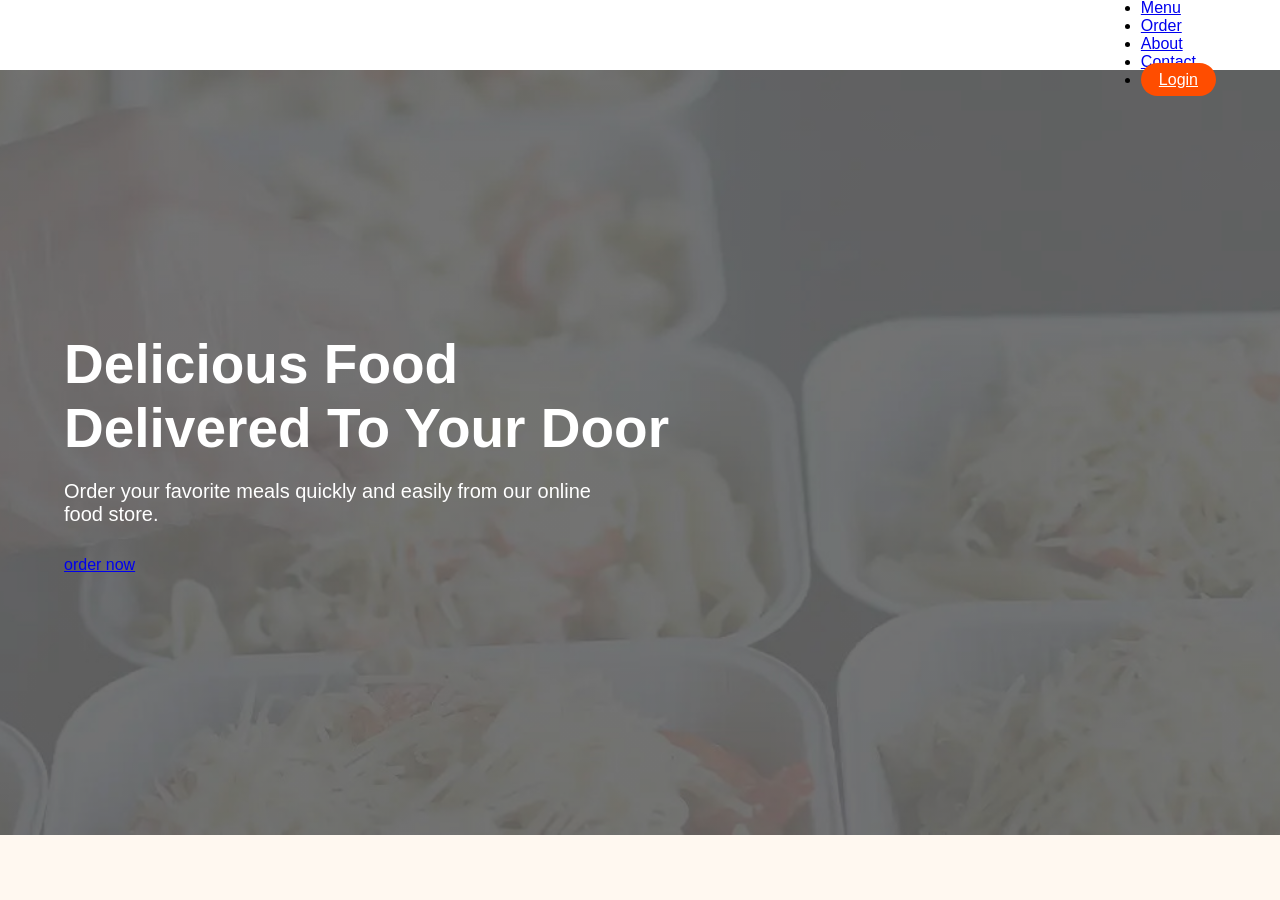
==== index.html @ e81fe913 "Create home hero section" ====
<!DOCTYPE html>
<html lang="en">
<head>
    <meta charset="UTF-8">
    <meta name="viewport" content="width=device-width, initial-scale=1.0">
    <title>Food Ordering Website</title>
    <link rel="stylesheet" href="style.css">
</head>
<body>
    <!--Navbar Start-->
    <header>
        <nav class="navbar">
            <div class="logo">
            </div>
            <ul class="nav-link">
                 <li><a href="index.html">Home</a></li>
                <li><a href="menu.html">Menu</a></li>
                <li><a href="order.html">Order</a></li>
                <li><a href="about.html">About</a></li>
                <li><a href="contact.html">Contact</a></li>
                <li><a href="login.html" class="login-btn">Login</a></li>
            </ul>
        </nav>
    </header>
    <section class="hero">
        <div class="hero-content">
            <h1>Delicious Food Delivered To Your Door</h1>
            <p>Order your favorite meals quickly and easily from our online food store.</p>
            <a href="menu.html">order now</a>

        </div>

    </section>
    
</body>
</html>
---- style.css ----
* {
    margin: 0;
    padding: 0;
    box-sizing: border-box;
    font-family: Arial, sans-serif;
}

body {
    background-color: #fff8f0;
}

/* Navbar */
header {
    background-color: #ffffff;
    box-shadow: 0 2px 10px rgba(0,0,0,0.1);
}

.navbar {
    width: 90%;
    margin: auto;
    height: 70px;
    display: flex;
    align-items: center;
    justify-content: space-between;
}

.logo h2 {
    color: #222;
}

.logo span {
    color: #ff4d00;
}

.nav-links {
    list-style: none;
    display: flex;
    gap: 25px;
}

.nav-links li a {
    text-decoration: none;
    color: #222;
    font-weight: bold;
}

.nav-links li a:hover {
    color: #ff4d00;
}

.login-btn {
    background-color: #ff4d00;
    color: white !important;
    padding: 8px 18px;
    border-radius: 20px;
}


   .hero {
    height: 85vh;
    background: linear-gradient(rgba(0,0,0,0.55), rgba(0,0,0,0.55)), url("img/food-bg.jpg");
    background-size: cover;
    background-position: center;
    display: flex;
    align-items: center;
}


.hero-content{
    width: 90%;
    margin:auto;
    color: white;
}

.hero-content h1 {
    font-size: 55px;
    max-width: 650px;
    margin-bottom: 20px;
}

.hero-content p {
    font-size: 20px;
    max-width: 550px;
    margin-bottom: 30px;

}

.hero-btn{
    background-color: #ff4d00;
    color: white;
    padding: 12px 28px;
    text-decoration: none;
    border-radius: 25px;
    font-weight: bold   ;
}

.hero-btn:hover {
    background-color: #e64500;
}
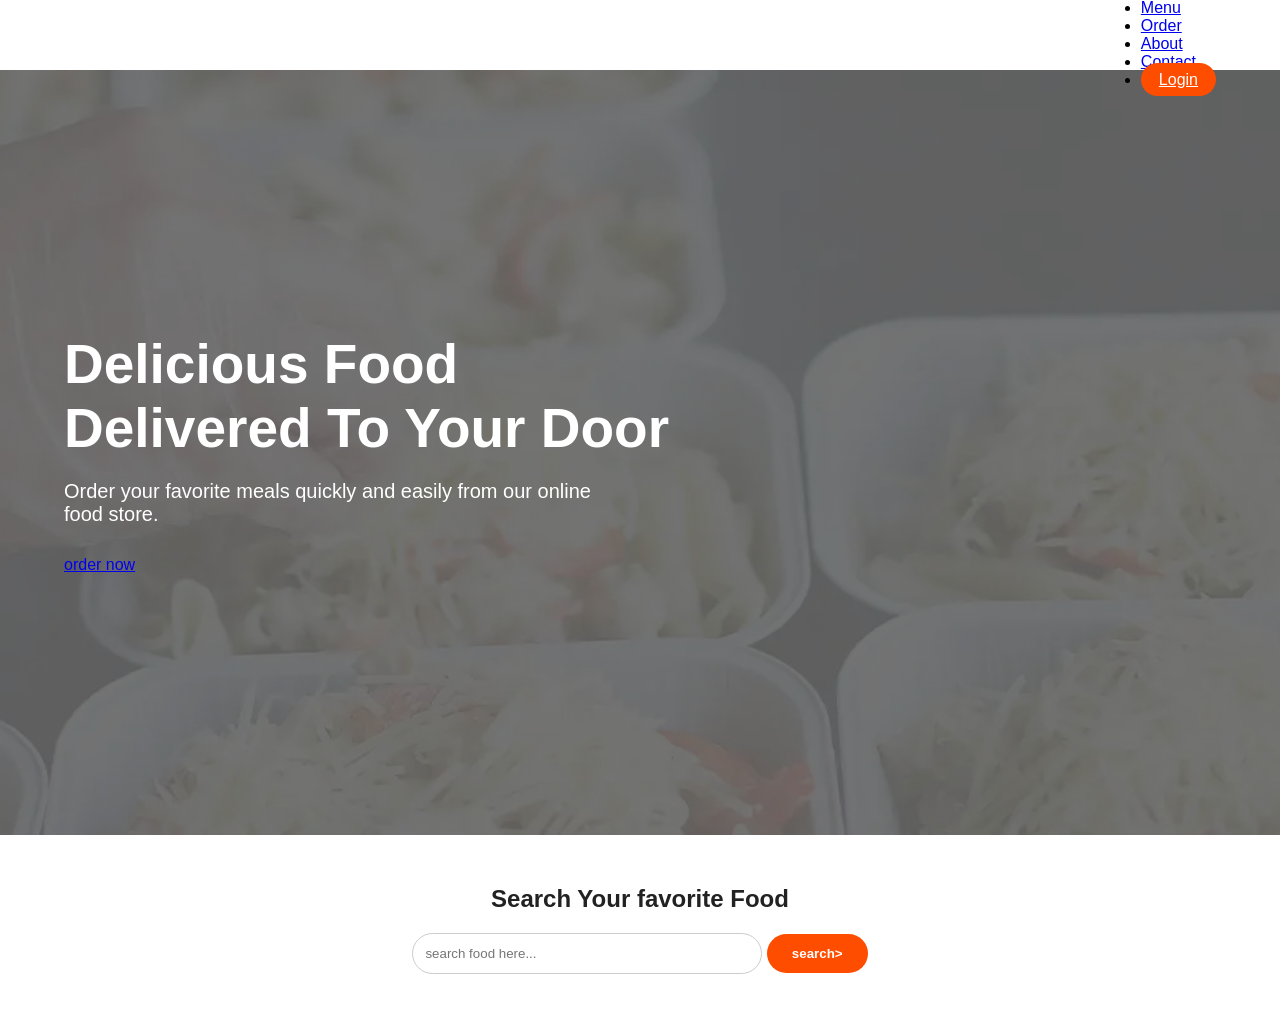
==== commit 973cbe96: "Create food search section" ====
--- a/index.html
+++ b/index.html
@@ -27,8 +27,16 @@
             <h1>Delicious Food Delivered To Your Door</h1>
             <p>Order your favorite meals quickly and easily from our online food store.</p>
             <a href="menu.html">order now</a>
+        </div>
 
-        </div>
+    </section>
+
+    <section class="search-section">
+        <h2>Search Your favorite Food</h2>
+        <form>
+            <input type="text" placeholder="search food here...">
+            <button type="submit">search></button>
+        </form>
 
     </section>
     
--- a/style.css
+++ b/style.css
@@ -96,4 +96,33 @@
 
 .hero-btn:hover {
     background-color: #e64500;
+}
+
+.search-section{
+    padding: 50px 20px;
+    text-align: center;
+    background-color: #ffffff;
+}
+
+.search-section h2 {
+    margin-bottom: 20px;
+    color: #222;
+}
+
+.search-section input {
+    width: 350px;
+    padding: 12px;
+    border: 1px solid #ccc;
+    border-radius: 25px;
+
+}
+
+.search-section button {
+    padding: 12px 25px;
+    border: none;
+    border-radius: 25px;
+    background-color: #ff4d00;
+    color: white;
+    font-weight: bold;
+    cursor: pointer;
 }
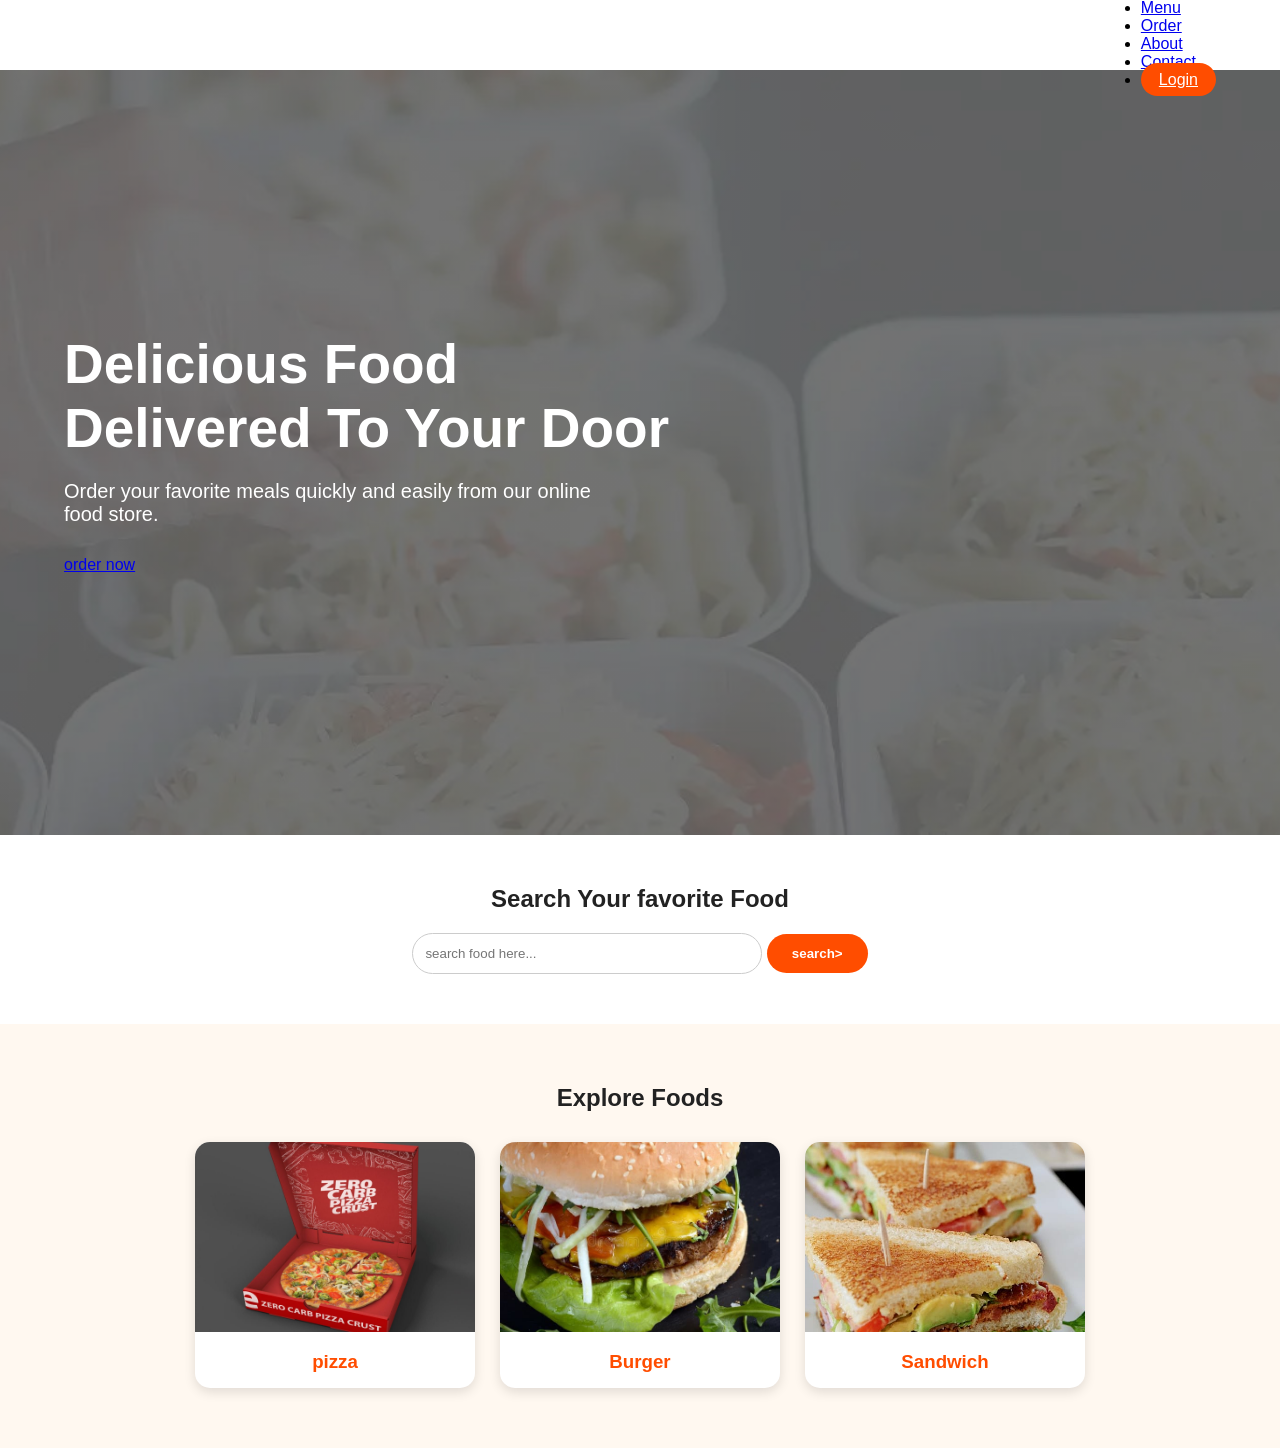
==== commit d08255b2: "Create food categories section" ====
--- a/index.html
+++ b/index.html
@@ -37,6 +37,34 @@
             <input type="text" placeholder="search food here...">
             <button type="submit">search></button>
         </form>
+    </section>
+
+    <section class="categories">
+        <h2>Explore Foods</h2>
+
+        <div class="category-container">
+           
+             <div class="category-container">
+            <div class="category-card">
+                <img src="img/category/pizza.jpg" alt="pizza">
+                <h3>pizza</h3>
+            </div>
+
+
+             <div class="category-container">
+            <div class="category-card">
+                <img src="img/category/burger.jpg" alt="Burger">
+                <h3>Burger</h3>
+            </div>
+
+             <div class="category-container">
+            <div class="category-card">
+                <img src="img/category/sandwich.jpg" alt="Sandwich">
+                <h3>Sandwich</h3>
+            </div>
+
+
+        </div>
 
     </section>
     
--- a/style.css
+++ b/style.css
@@ -125,4 +125,41 @@
     color: white;
     font-weight: bold;
     cursor: pointer;
+}
+
+.categories {
+    padding: 60px 20px;
+    text-align: center;
+    background-color: #fff8f0;
+}
+
+.categories h2 {
+    margin-bottom: 30px;
+    color: #222;
+}
+
+.category-container {
+    display: flex;
+    justify-content: center;
+    gap: 25px;
+    flex-wrap: wrap;
+}
+
+.category-card {
+    width: 280px;
+    background-color: white;
+    border-radius: 15px;
+    overflow: hidden;
+    box-shadow: 0 4px 12px rgba(0,0,0,0.12);
+}
+
+.category-card img {
+    width: 100%;
+    height: 190px;
+    object-fit: cover;
+}
+
+.category-card h3 {
+    padding: 15px;
+    color: #ff4d00;
 }
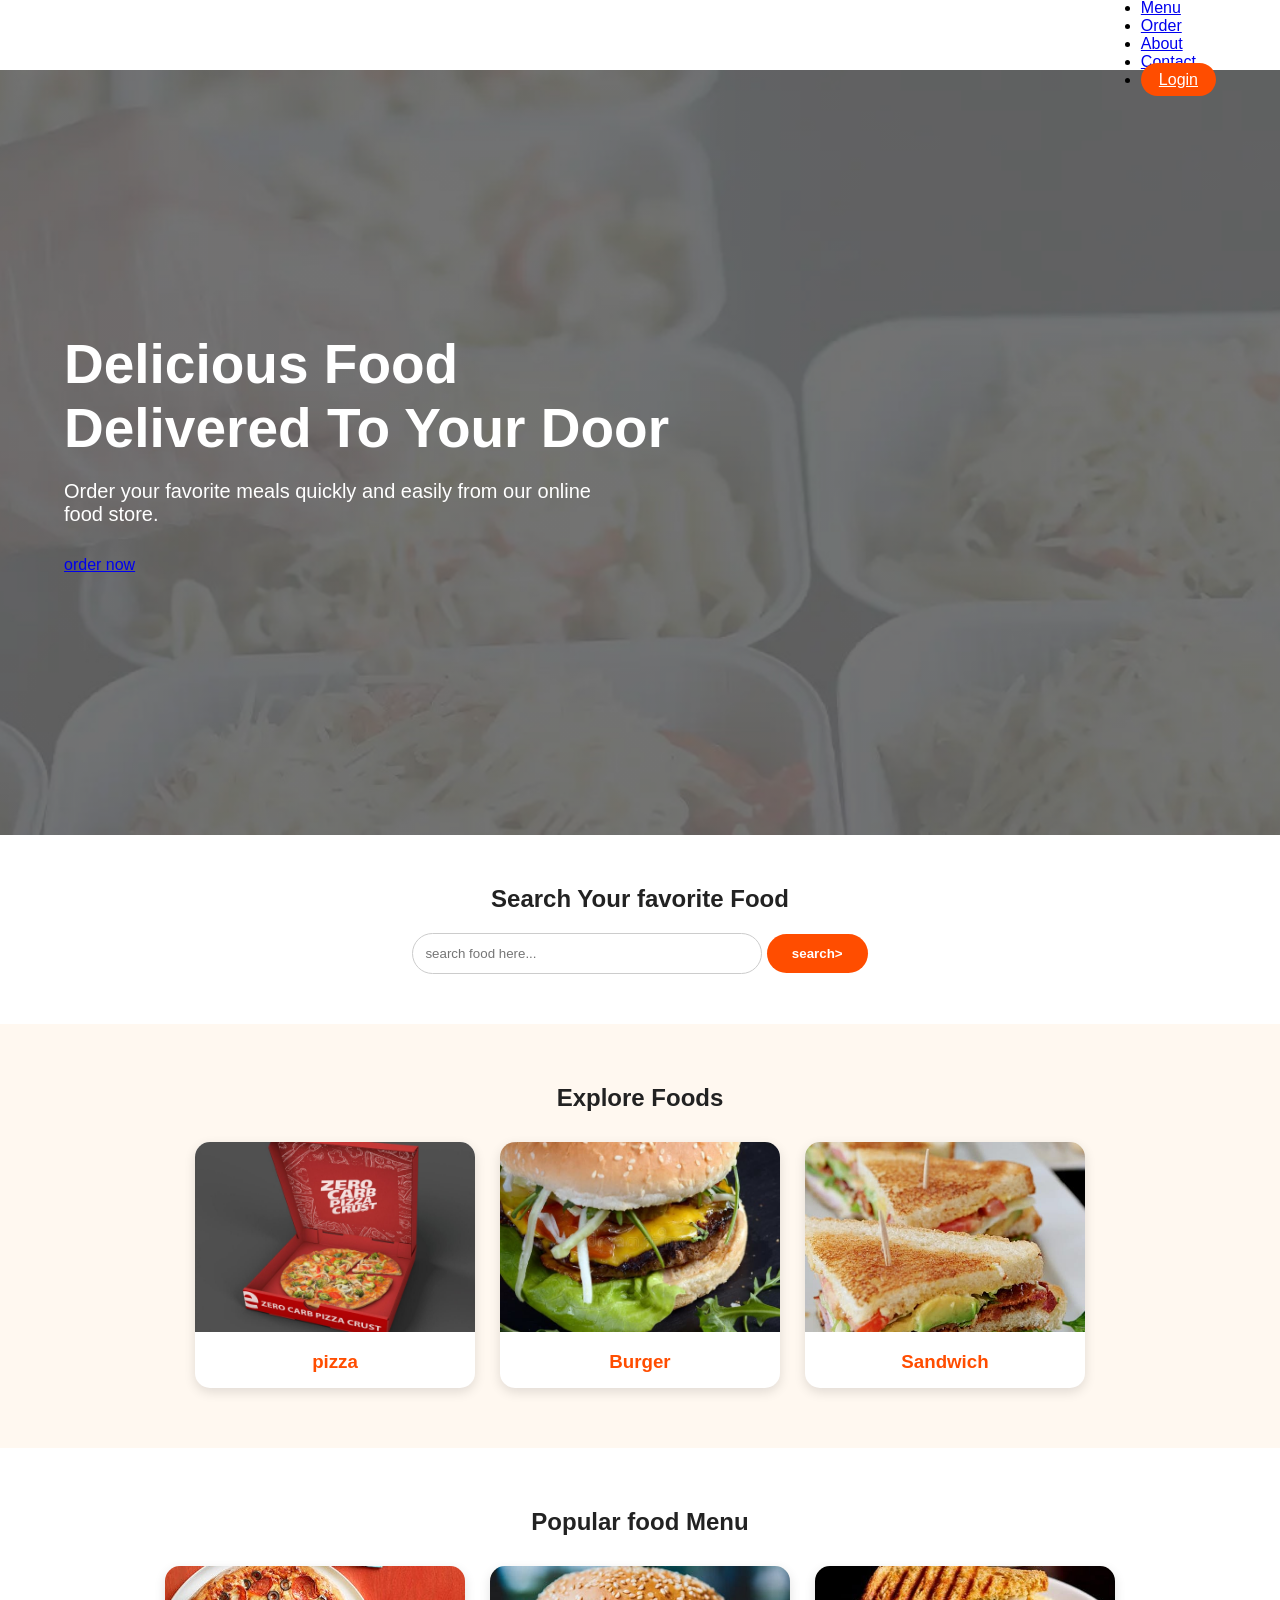
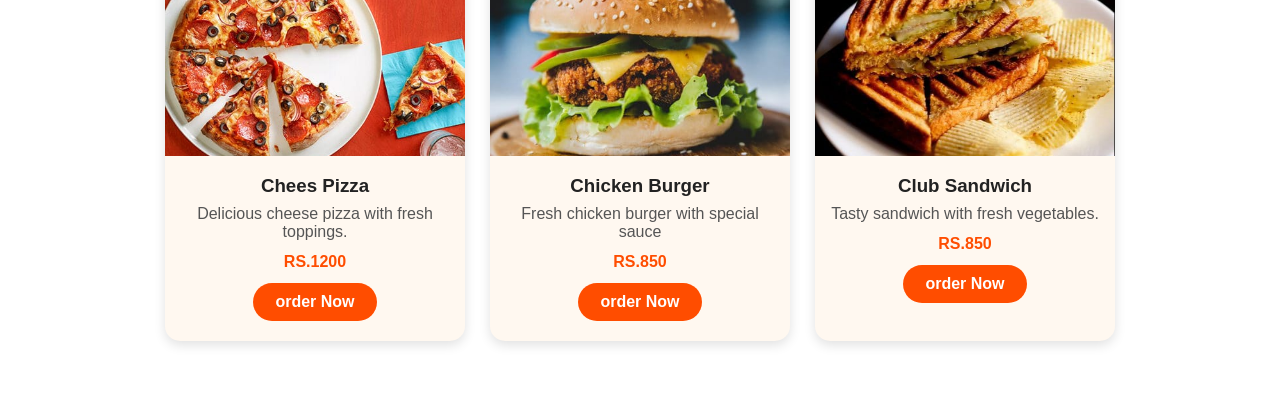
==== commit 7383a565: "Create popular food menu section" ====
--- a/index.html
+++ b/index.html
@@ -62,7 +62,36 @@
                 <img src="img/category/sandwich.jpg" alt="Sandwich">
                 <h3>Sandwich</h3>
             </div>
+        </div>
+    </section>
 
+    <section class="food-menu">
+        <h2>Popular food Menu</h2>
+
+        <div class="food-container">
+            <div class="food-card">
+                <img src="img/food/p1.jpg" alt="Pizza">
+                <h3>Chees Pizza</h3>
+                <p>Delicious cheese pizza with fresh toppings.</p>
+                <h4>RS.1200</h4>
+                <a href="order.html" class="order-btn"> order Now</a>
+            </div>
+
+            <div class="food-card">
+                <img src="img/food/b1.jpg" alt="Burger">
+                <h3>Chicken Burger</h3>
+                <p>Fresh chicken burger with special sauce</p>
+                <h4>RS.850</h4>
+                <a href="order.html" class="order-btn"> order Now</a>
+            </div>
+
+             <div class="food-card">
+                <img src="img/food/s1.jpg" alt="Sandwich">
+                <h3>Club Sandwich</h3>
+                <p>Tasty sandwich with fresh vegetables.</p>
+                <h4>RS.850</h4>
+                <a href="order.html" class="order-btn"> order Now</a>
+            </div>
 
         </div>
 
--- a/style.css
+++ b/style.css
@@ -162,4 +162,66 @@
 .category-card h3 {
     padding: 15px;
     color: #ff4d00;
+}
+
+.food-menu {
+    padding: 60px 20px;
+    text-align: center;
+    background-color: #ffffff;
+}
+
+.food-menu h2 {
+    margin-bottom: 30px;
+    color: #222;
+}
+
+.food-container {
+    display: flex;
+    justify-content: center;
+    gap: 25px;
+    flex-wrap: wrap;
+}
+
+.food-card {
+    width: 300px;
+    background-color: #fff8f0;
+    border-radius: 15px;
+    padding-bottom: 20px;
+    box-shadow: 0 4px 12px rgba(0,0,0,0.12);
+    overflow: hidden;
+}
+
+.food-card img {
+    width: 100%;
+    height: 190px;
+    object-fit: cover;
+}
+
+.food-card h3 {
+    margin: 15px 0 8px;
+    color: #222;
+}
+
+.food-card p {
+    padding: 0 15px;
+    color: #555;
+}
+
+.food-card h4 {
+    margin: 12px 0;
+    color: #ff4d00;
+}
+
+.order-btn {
+    display: inline-block;
+    background-color: #ff4d00;
+    color: white;
+    padding: 10px 22px;
+    border-radius: 25px;
+    text-decoration: none;
+    font-weight: bold;
+}
+
+.order-btn:hover {
+    background-color: #e64500;
 }
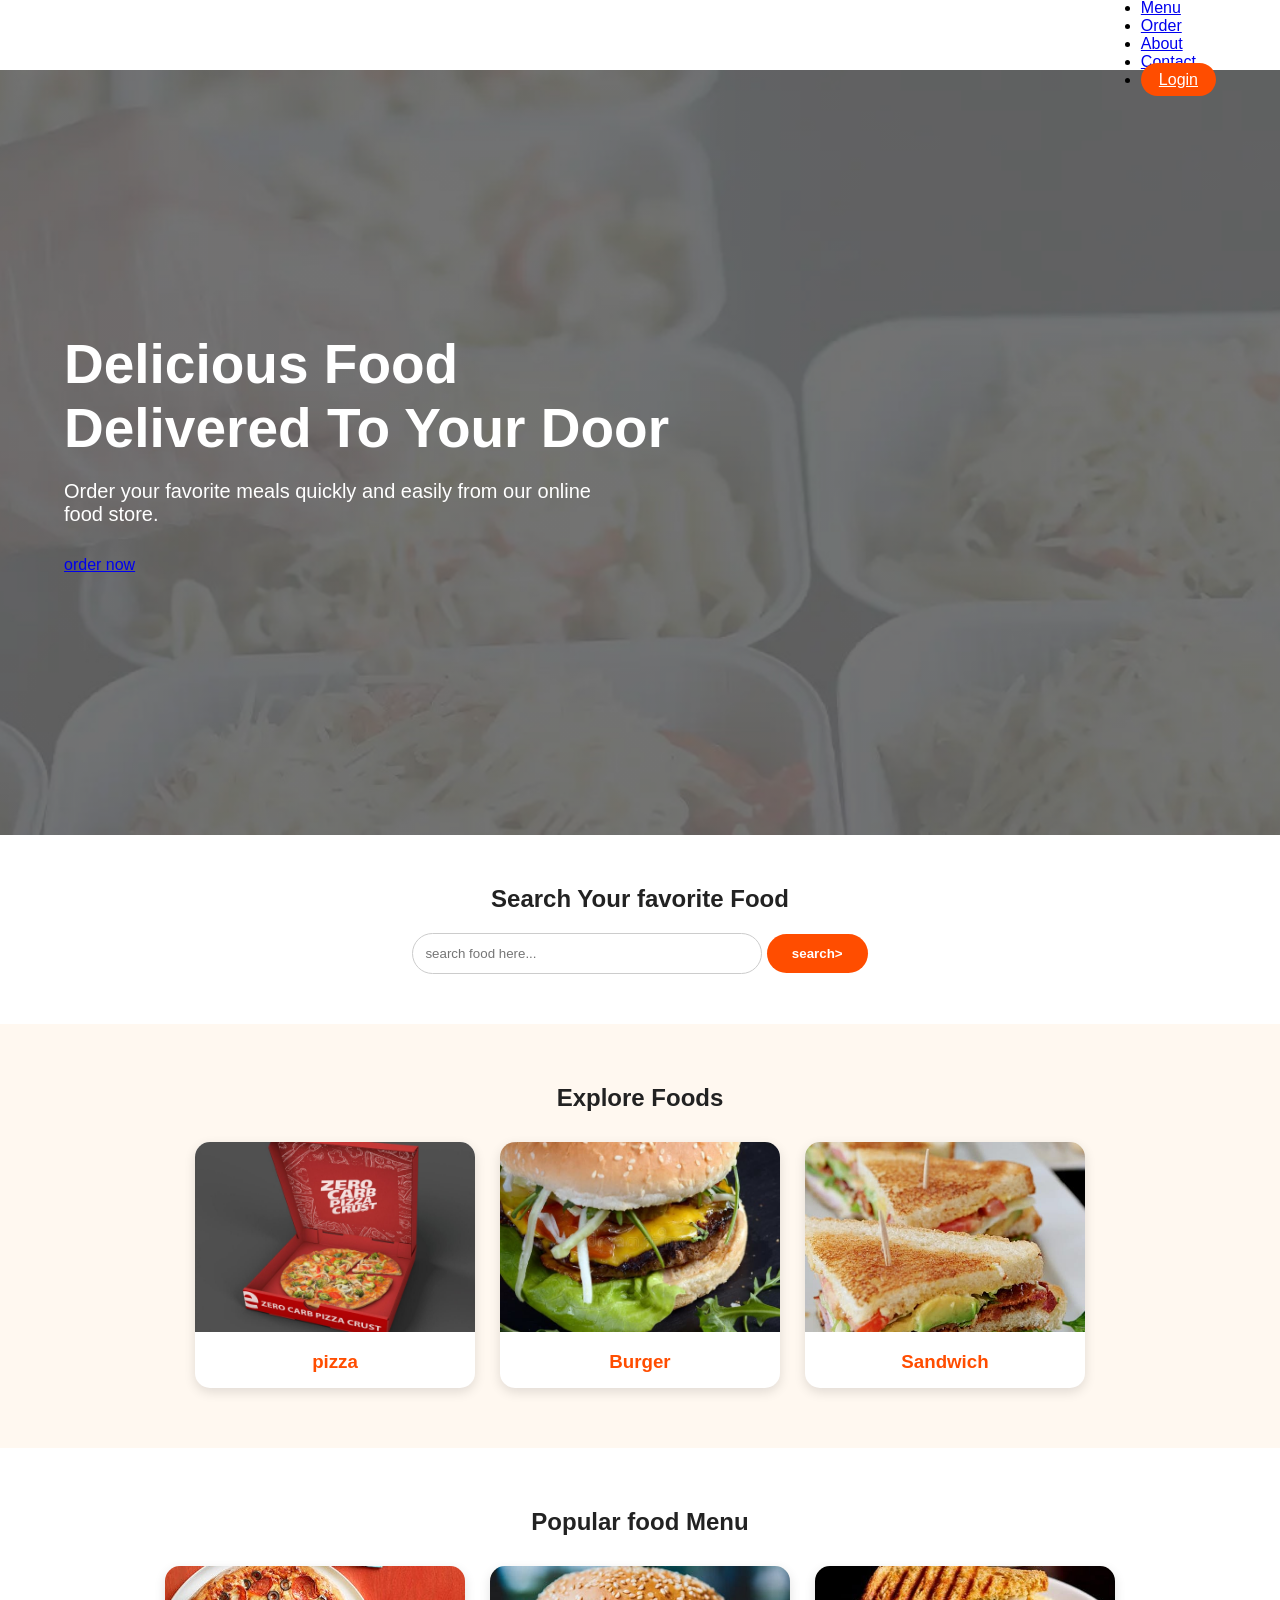
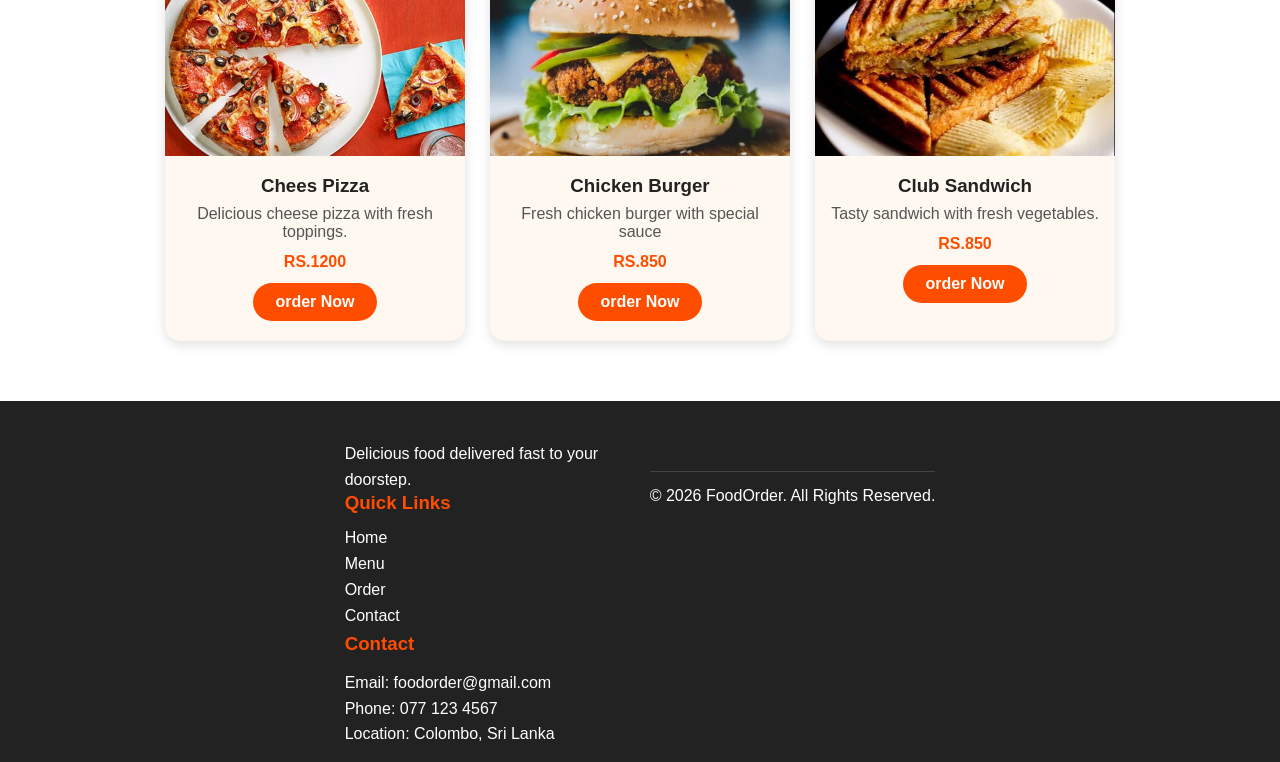
==== commit 94e3db11: "Create footer section" ====
--- a/index.html
+++ b/index.html
@@ -92,10 +92,32 @@
                 <h4>RS.850</h4>
                 <a href="order.html" class="order-btn"> order Now</a>
             </div>
+        </div>
+    </section>
 
-        </div>
+    <footer class="footer">
+            <div class="food-container">
+                <div class="footer-box">
+                    <p>Delicious food delivered fast to your doorstep.</p>
 
-    </section>
+                    <div class="footer-box">
+                        <h3>Quick Links</h3>
+                         <a href="index.html">Home</a>
+                        <a href="menu.html">Menu</a>
+                        <a href="order.html">Order</a>
+                        <a href="contact.html">Contact</a>
+                    </div>
+                    <div class="footer-box">
+                        <h3>Contact</h3>
+                        <p>Email: foodorder@gmail.com</p>
+                        <p>Phone: 077 123 4567</p>
+                        <p>Location: Colombo, Sri Lanka</p>
+                    </div>
+                </div>
+                  <p class="footer-bottom">© 2026 FoodOrder. All Rights Reserved.</p>
+            </div>
+    </footer>
     
+
 </body>
 </html>
--- a/style.css
+++ b/style.css
@@ -224,4 +224,48 @@
 
 .order-btn:hover {
     background-color: #e64500;
+}
+
+.footer {
+    background-color: #222;
+    color: white;
+    padding: 40px 20px 15px;
+}
+
+.footer-container {
+    display: flex;
+    justify-content: space-around;
+    gap: 25px;
+    flex-wrap: wrap;
+}
+
+.footer-box {
+    width: 280px;
+}
+
+.footer-box h3 {
+    margin-bottom: 15px;
+    color: #ff4d00;
+}
+
+.footer-box p {
+    line-height: 1.6;
+}
+
+.footer-box a {
+    display: block;
+    color: white;
+    text-decoration: none;
+    margin-bottom: 8px;
+}
+
+.footer-box a:hover {
+    color: #ff4d00;
+}
+
+.footer-bottom {
+    text-align: center;
+    margin-top: 30px;
+    border-top: 1px solid #444;
+    padding-top: 15px;
 }
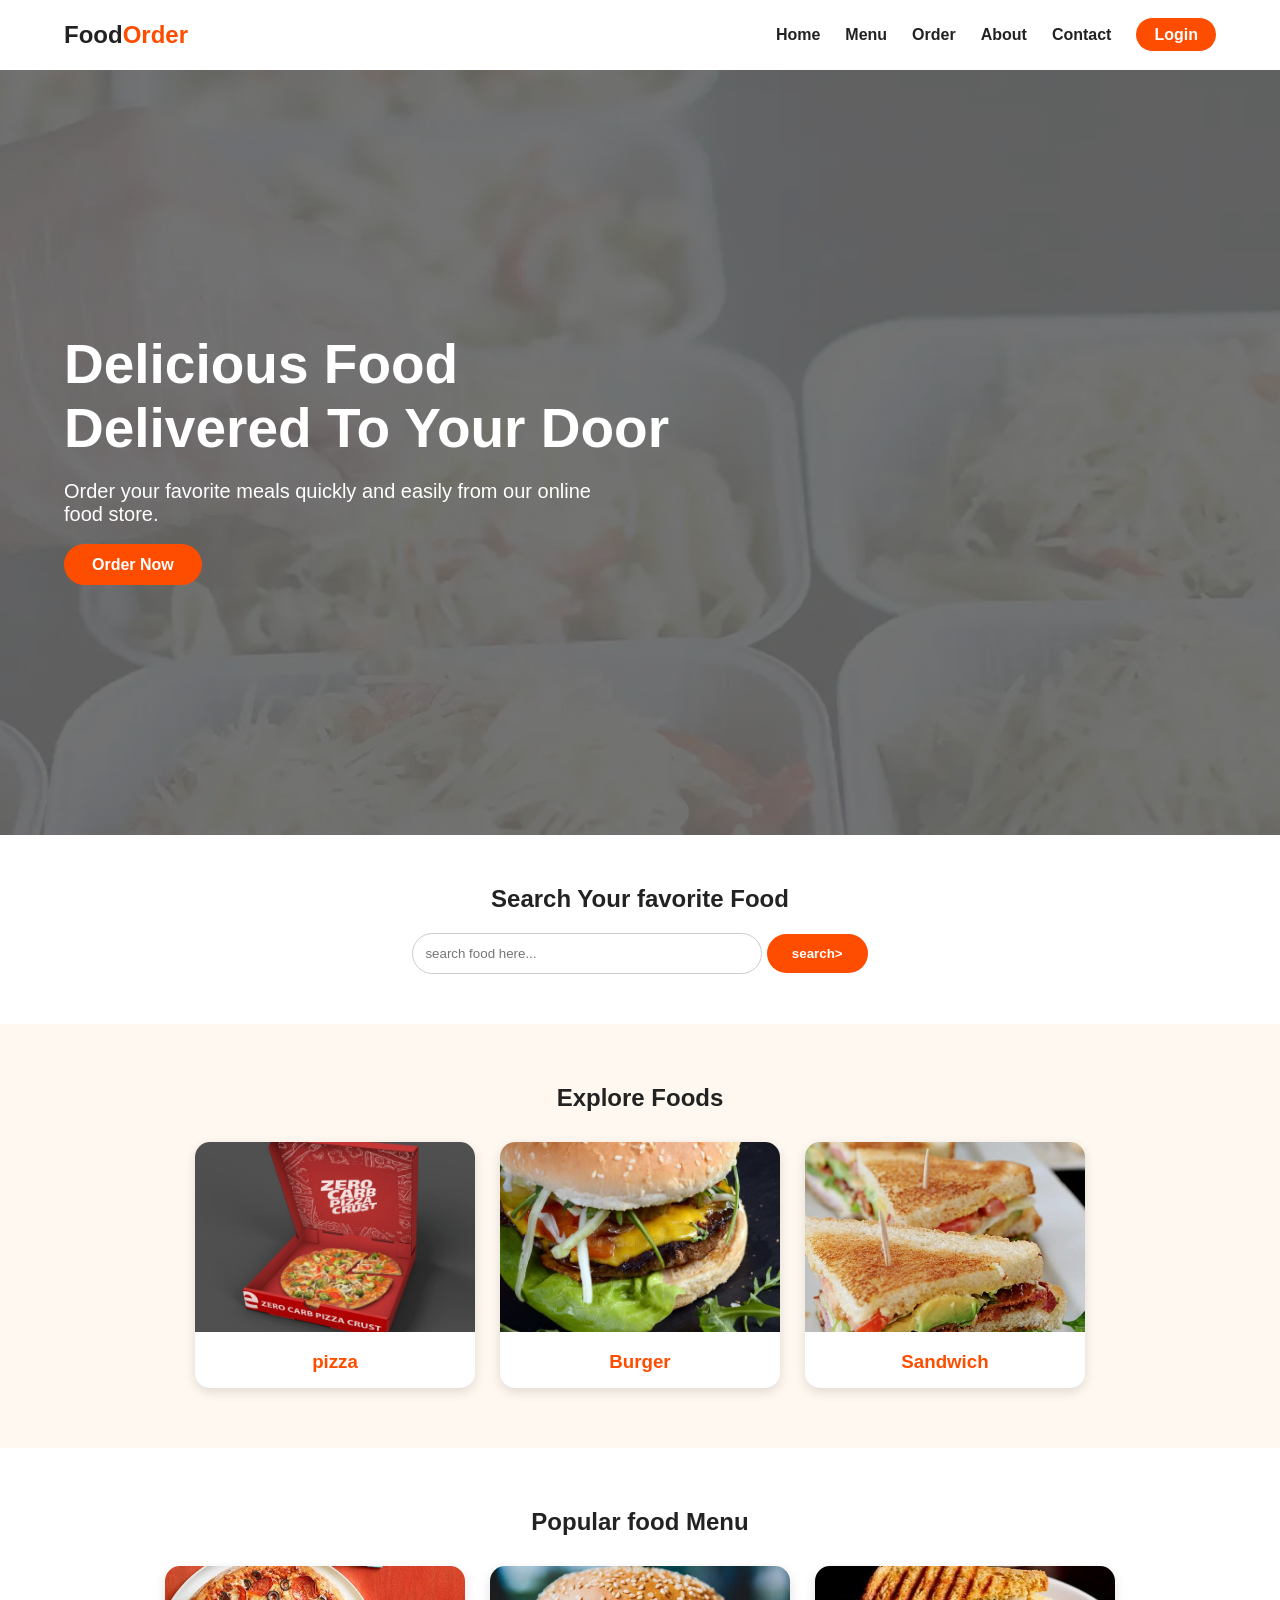
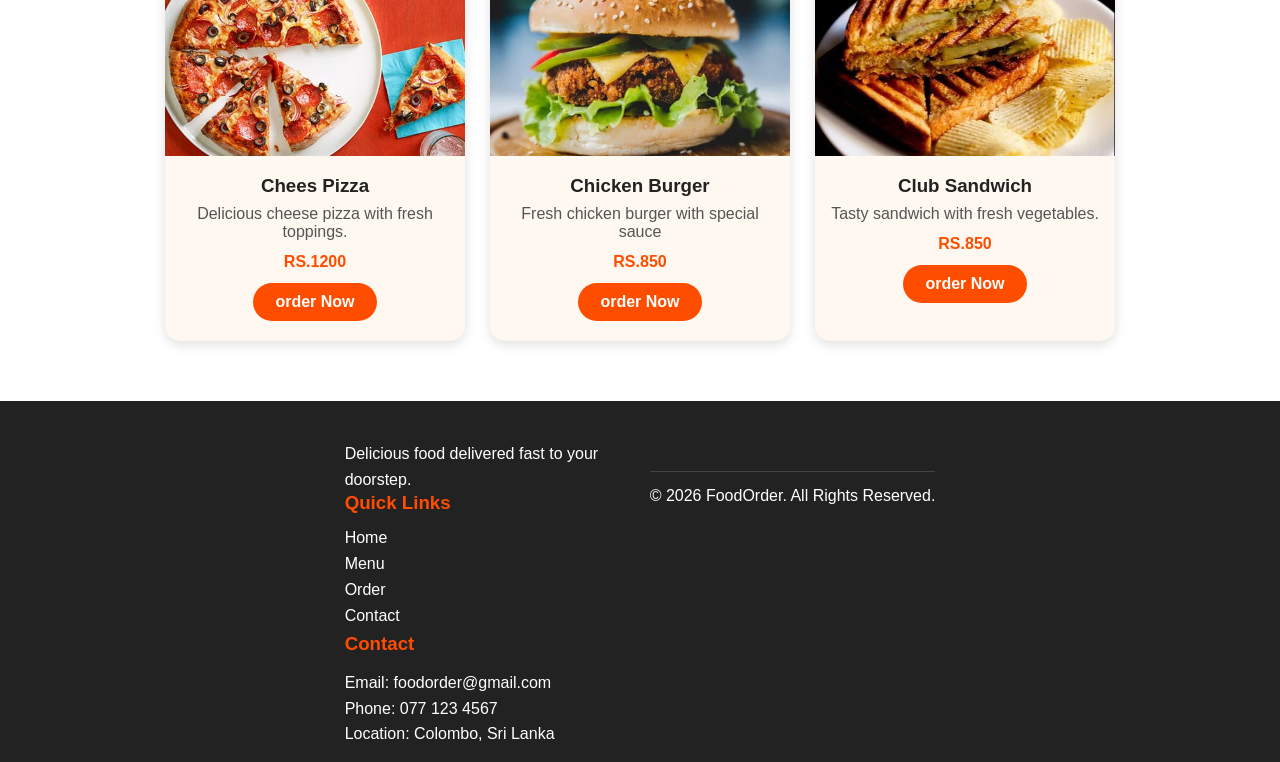
==== commit f876a270: "Create menu page" ====
--- a/index.html
+++ b/index.html
@@ -9,24 +9,26 @@
 <body>
     <!--Navbar Start-->
     <header>
-        <nav class="navbar">
-            <div class="logo">
-            </div>
-            <ul class="nav-link">
-                 <li><a href="index.html">Home</a></li>
-                <li><a href="menu.html">Menu</a></li>
-                <li><a href="order.html">Order</a></li>
-                <li><a href="about.html">About</a></li>
-                <li><a href="contact.html">Contact</a></li>
-                <li><a href="login.html" class="login-btn">Login</a></li>
-            </ul>
-        </nav>
-    </header>
+    <nav class="navbar">
+        <div class="logo">
+            <h2>Food<span>Order</span></h2>
+        </div>
+
+        <ul class="nav-links">
+            <li><a href="index.html">Home</a></li>
+            <li><a href="menu.html">Menu</a></li>
+            <li><a href="order.html">Order</a></li>
+            <li><a href="about.html">About</a></li>
+            <li><a href="contact.html">Contact</a></li>
+            <li><a href="login.html" class="login-btn">Login</a></li>
+        </ul>
+    </nav>
+</header>
     <section class="hero">
         <div class="hero-content">
             <h1>Delicious Food Delivered To Your Door</h1>
             <p>Order your favorite meals quickly and easily from our online food store.</p>
-            <a href="menu.html">order now</a>
+           <a href="menu.html" class="hero-btn">Order Now</a>
         </div>
 
     </section>
--- a/style.css
+++ b/style.css
@@ -85,13 +85,13 @@
 
 }
 
-.hero-btn{
+.hero-btn {
     background-color: #ff4d00;
     color: white;
     padding: 12px 28px;
     text-decoration: none;
     border-radius: 25px;
-    font-weight: bold   ;
+    font-weight: bold;
 }
 
 .hero-btn:hover {
@@ -268,4 +268,20 @@
     margin-top: 30px;
     border-top: 1px solid #444;
     padding-top: 15px;
+}
+
+.menu-page {
+    padding: 60px 20px;
+    text-align: center;
+}
+
+.menu-page h1 {
+    font-size: 40px;
+    color: #222;
+    margin-bottom: 10px;
+}
+
+.menu-page p {
+    color: #555;
+    margin-bottom: 30px;
 }
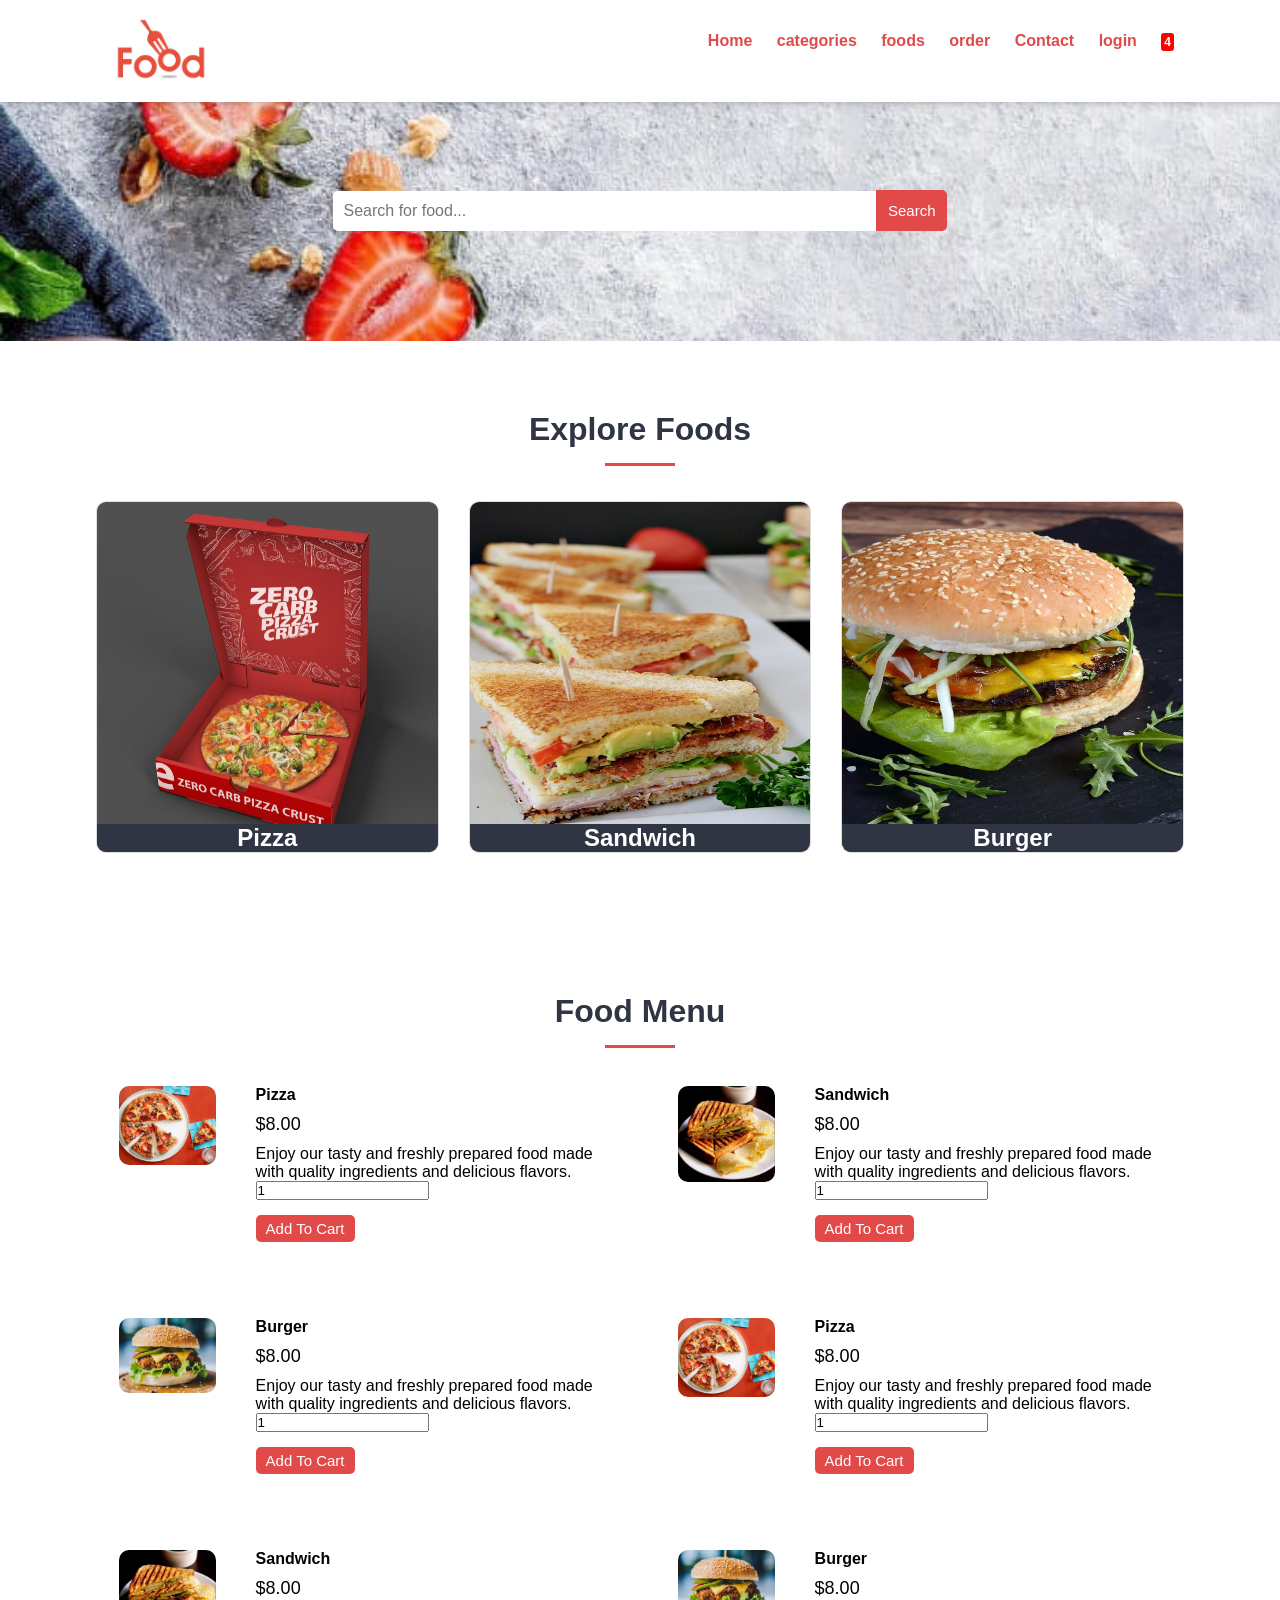
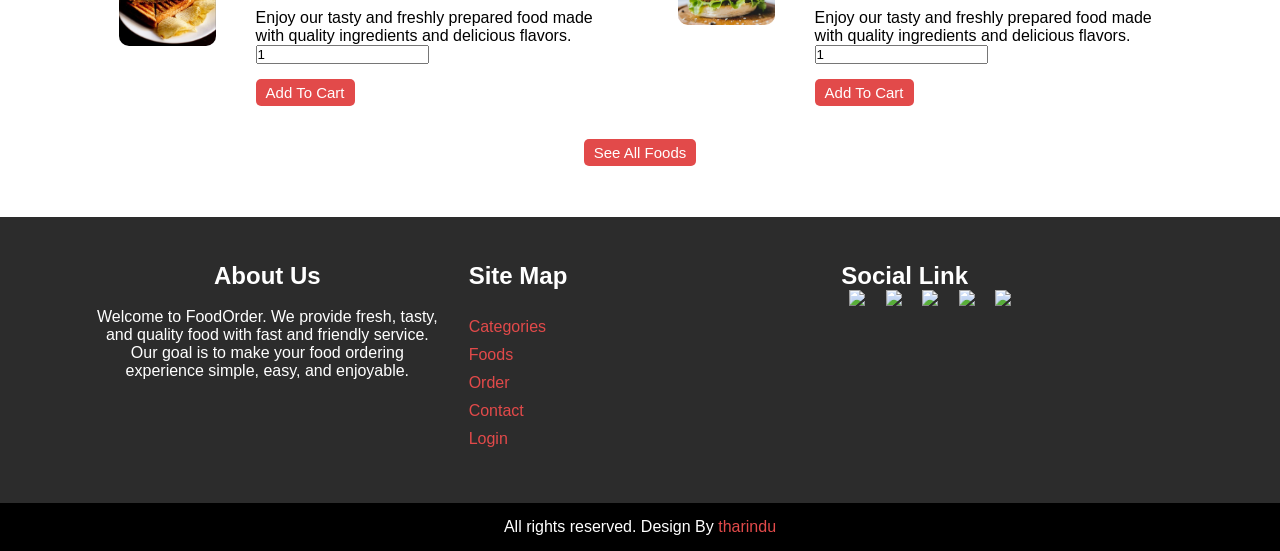
==== commit 612517e2: "Update food ordering website pages" ====
--- a/index.html
+++ b/index.html
@@ -2,124 +2,287 @@
 <html lang="en">
 <head>
     <meta charset="UTF-8">
+     <meta http-equiv="X-UA-Compatible" content="IE=edge">
     <meta name="viewport" content="width=device-width, initial-scale=1.0">
-    <title>Food Ordering Website</title>
-    <link rel="stylesheet" href="style.css">
+    <title>Online Food Delivery Website</title>
+    <link rel="shortcut icon" href="img/favicon.ico" type="image/x-icon">
+     <link rel="stylesheet" href="css/hover-min.css">
+     <link rel="stylesheet" href="css/font-awesome/css/font-awesome.css">
+     <link rel="stylesheet" href="style.css">
 </head>
 <body>
-    <!--Navbar Start-->
-    <header>
-    <nav class="navbar">
-        <div class="logo">
-            <h2>Food<span>Order</span></h2>
-        </div>
-
-        <ul class="nav-links">
-            <li><a href="index.html">Home</a></li>
-            <li><a href="menu.html">Menu</a></li>
-            <li><a href="order.html">Order</a></li>
-            <li><a href="about.html">About</a></li>
-            <li><a href="contact.html">Contact</a></li>
-            <li><a href="login.html" class="login-btn">Login</a></li>
-        </ul>
-    </nav>
-</header>
-    <section class="hero">
-        <div class="hero-content">
-            <h1>Delicious Food Delivered To Your Door</h1>
-            <p>Order your favorite meals quickly and easily from our online food store.</p>
-           <a href="menu.html" class="hero-btn">Order Now</a>
-        </div>
-
+    <!--Navigation Section start-->
+    <header class="navbar">
+        <nav id="site-top-nav" class="navbar-menu navbar-fixed-top">
+            <div class="container">
+                <!-- logo -->
+                 <div class="logo">
+                    <a href="index.html" title="logo">
+                        <img src="img/logo.png" alt="logo" class="img-responsive">
+
+                    </a>
+                 </div>
+                 <!--Main menu-->
+                 <div class="menu text-right">
+                    <ul>
+                        <li><a class="hvr-underline-from-center" href="index.html">Home</a></li>
+                        <li><a class="hvr-underline-from-center" href="categories.html">categories</a></li>
+                        <li><a class="hvr-underline-from-center" href="foods.html">foods</a></li>
+                        <li><a class="hvr-underline-from-center" href="order.html">order</a></li>
+                        <li><a class="hvr-underline-from-center" href="contact.html">Contact</a></li>
+                         <li><a class="hvr-underline-from-center" href="login.html">login</a></li>
+                         <li>
+                            <a id="shopping-cart" class="shopping-cart">
+                                <i class="fa fa-cart-arrow-down"></i>
+                                <span class="badge">4</span>
+                            </a>
+                            <div id="cart-content" class="cart-content">
+                                <h3 class="text-center">Shopping Cart</h3>
+                                <table class="cart-table" border="0">
+                                    <tr>
+                                        <th>Food</th>
+                                        <th>Name</th>
+                                        <th>Price</th>
+                                        <th>Qty</th>
+                                        <th>Total</th>
+                                        <th>Action</th>
+                                    </tr>
+                                    <tr>
+                                        <td><img src="img/food/p1.jpg" alt="Food"></td>
+                                        <td>Pizza</td>
+                                        <td>$ 8.00</td>
+                                        <td>1</td>
+                                        <td>$ 8.00</td>
+                                        <td><a href="#" class="btn-delete">&times;</a></td>
+                                    </tr>
+                                     <tr>
+                                        <td><img src="img/food/s1.jpg" alt="Food"></td>
+                                        <td>Sandwich</td>
+                                        <td>$ 8.00</td>
+                                        <td>1</td>
+                                        <td>$ 8.00</td>
+                                        <td><a href="#" class="btn-delete">&times;</a></td>
+                                    </tr>
+                                     <tr>
+                                        <td><img src="img/food/b1.jpg" alt="Food"></td>
+                                        <td>Burder</td>
+                                        <td>$ 8.00</td>
+                                        <td>1</td>
+                                        <td>$ 8.00</td>
+                                        <td><a href="#" class="btn-delete">&times;</a></td>
+                                    </tr>
+                                    <tr>
+                                        <th colspan="4">Total</th>
+                                        <th>$24.00$</th>
+                                        <th></th>
+                                    </tr>
+                                </table>
+                                 <a href="order.html" class="btn-primary">Confirm Order</a>
+                            </div>
+                         </li>
+                    </ul>
+                 </div>
+            </div>
+        </nav>
+    </header>
+        <!-- Navigation Section End -->
+
+         <!-- Food Search Section Start -->
+          <section class="food-search text-center"> 
+            <div class="container">
+                 <form action="food-search.html">
+                <input type="search" placeholder="Search for food..." required>
+                <input type="submit" value="Search" class="btn-primary">
+            </form>
+            </div>
+          </section>
+    <!-- Food Search Section End -->
+
+    <!-- Category Section Start -->
+     <section class="categories">
+        <div class="container">
+             <h2 class="text-center">Explore Foods</h2>
+             <div class="heading-border"></div>
+
+             <div class="grid-3">
+                <a href="category-foods.html">
+                    <div class="float-container">
+                        <img src="img/category/pizza.jpg" class="img-responsive" alt="">
+                        <h3 class="float-text text-white">Pizza</h3>
+                    </div>
+                </a>
+                <a href="category-foods.html">
+                    <div class="float-container">
+                        <img src="img/category/sandwich.jpg" class="img-responsive" alt="">
+                        <h3 class="float-text text-white">Sandwich</h3>
+                    </div>
+                </a>
+                <a href="category-foods.html">
+                    <div class="float-container">
+                        <img src="img/category/burger.jpg" class="img-responsive" alt="">
+                        <h3 class="float-text text-white">Burger</h3>
+                    </div>
+                </a>
+            </div>
+        </div>
     </section>
 
-    <section class="search-section">
-        <h2>Search Your favorite Food</h2>
-        <form>
-            <input type="text" placeholder="search food here...">
-            <button type="submit">search></button>
-        </form>
+     <!-- Category Section End -->
+
+     <!-- Foods Section Start -->
+      <section class="food-menu">
+        <div class="container">
+            <h2 class="text-center">Food Menu</h2>
+            <div class="heading-border"></div>
+            <div class="grid-2">
+                <div class="food-menu-box">
+                    <form action="">
+                        <div class="food-menu-img">
+                            <img src="img/food/p1.jpg" alt="" class="img-responsive img-curve">
+                        </div>
+                        <div class="food-menu-desc">
+                            <h4>Pizza</h4>
+                            <p class="food-price">$8.00</p>
+                            <p class="food-details"><p>Enjoy our tasty and freshly prepared food made with quality ingredients and delicious flavors.</p></p>
+                            <input type="number" value="1" min="1">
+                            <input type="submit" class="btn-primary" value="Add To Cart">
+                        </div>
+                    </form>
+                </div>
+                <div class="food-menu-box">
+                    <form action="">
+                        <div class="food-menu-img">
+                            <img src="img/food/s1.jpg" alt="" class="img-responsive img-curve">
+                        </div>
+                        <div class="food-menu-desc">
+                            <h4>Sandwich</h4>
+                            <p class="food-price">$8.00</p>
+                            <p class="food-details"><p>Enjoy our tasty and freshly prepared food made with quality ingredients and delicious flavors.</p></p>
+                            <input type="number" value="1" min="1">
+                            <input type="submit" class="btn-primary" value="Add To Cart">
+                        </div>
+                    </form>
+                </div>
+                <div class="food-menu-box">
+                    <form action="">
+                        <div class="food-menu-img">
+                            <img src="img/food/b1.jpg" alt="" class="img-responsive img-curve">
+                        </div>
+                        <div class="food-menu-desc">
+                            <h4>Burger</h4>
+                            <p class="food-price">$8.00</p>
+                            <p class="food-details"><p>Enjoy our tasty and freshly prepared food made with quality ingredients and delicious flavors.</p></p>
+                            <input type="number" value="1" min="1">
+                            <input type="submit" class="btn-primary" value="Add To Cart">
+                        </div>
+                    </form>
+                </div>
+                <div class="food-menu-box">
+                    <form action="">
+                        <div class="food-menu-img">
+                            <img src="img/food/p1.jpg" alt="" class="img-responsive img-curve">
+                        </div>
+                        <div class="food-menu-desc">
+                            <h4>Pizza</h4>
+                            <p class="food-price">$8.00</p>
+                            <p class="food-details"><p>Enjoy our tasty and freshly prepared food made with quality ingredients and delicious flavors.</p></p>
+                            <input type="number" value="1" min="1">
+                            <input type="submit" class="btn-primary" value="Add To Cart">
+                        </div>
+                    </form>
+                </div>
+                <div class="food-menu-box">
+                    <form action="">
+                        <div class="food-menu-img">
+                            <img src="img/food/s1.jpg" alt="" class="img-responsive img-curve">
+                        </div>
+                        <div class="food-menu-desc">
+                            <h4>Sandwich</h4>
+                            <p class="food-price">$8.00</p>
+                            <p class="food-details"><p>Enjoy our tasty and freshly prepared food made with quality ingredients and delicious flavors.</p></p>
+                            <input type="number" value="1" min="1">
+                            <input type="submit" class="btn-primary" value="Add To Cart">
+                        </div>
+                    </form>
+                </div>
+                <div class="food-menu-box">
+                    <form action="">
+                        <div class="food-menu-img">
+                            <img src="img/food/b1.jpg" alt="" class="img-responsive img-curve">
+                        </div>
+                        <div class="food-menu-desc">
+                            <h4>Burger</h4>
+                            <p class="food-price">$8.00</p>
+                            <p class="food-details"><p>Enjoy our tasty and freshly prepared food made with quality ingredients and delicious flavors.</p></p>
+                            <input type="number" value="1" min="1">
+                            <input type="submit" class="btn-primary" value="Add To Cart">
+                        </div>
+                    </form>
+                </div>
+            </div>
+        </div>
+        <p class="text-center">
+            <a href="foods.html" class="btn-primary">See All Foods</a>
+        </p>
     </section>
-
-    <section class="categories">
-        <h2>Explore Foods</h2>
-
-        <div class="category-container">
-           
-             <div class="category-container">
-            <div class="category-card">
-                <img src="img/category/pizza.jpg" alt="pizza">
-                <h3>pizza</h3>
-            </div>
-
-
-             <div class="category-container">
-            <div class="category-card">
-                <img src="img/category/burger.jpg" alt="Burger">
-                <h3>Burger</h3>
-            </div>
-
-             <div class="category-container">
-            <div class="category-card">
-                <img src="img/category/sandwich.jpg" alt="Sandwich">
-                <h3>Sandwich</h3>
-            </div>
-        </div>
-    </section>
-
-    <section class="food-menu">
-        <h2>Popular food Menu</h2>
-
-        <div class="food-container">
-            <div class="food-card">
-                <img src="img/food/p1.jpg" alt="Pizza">
-                <h3>Chees Pizza</h3>
-                <p>Delicious cheese pizza with fresh toppings.</p>
-                <h4>RS.1200</h4>
-                <a href="order.html" class="order-btn"> order Now</a>
-            </div>
-
-            <div class="food-card">
-                <img src="img/food/b1.jpg" alt="Burger">
-                <h3>Chicken Burger</h3>
-                <p>Fresh chicken burger with special sauce</p>
-                <h4>RS.850</h4>
-                <a href="order.html" class="order-btn"> order Now</a>
-            </div>
-
-             <div class="food-card">
-                <img src="img/food/s1.jpg" alt="Sandwich">
-                <h3>Club Sandwich</h3>
-                <p>Tasty sandwich with fresh vegetables.</p>
-                <h4>RS.850</h4>
-                <a href="order.html" class="order-btn"> order Now</a>
-            </div>
-        </div>
-    </section>
-
-    <footer class="footer">
-            <div class="food-container">
-                <div class="footer-box">
-                    <p>Delicious food delivered fast to your doorstep.</p>
-
-                    <div class="footer-box">
-                        <h3>Quick Links</h3>
-                         <a href="index.html">Home</a>
-                        <a href="menu.html">Menu</a>
+ </div>
+     </section>
+
+      <!-- Foods Section End -->
+    
+       <!-- Footer Section Start -->
+
+       <section class="footer">
+        <div class="container">
+            <div class="grid-3">
+                <div class="text-center">
+                    <h3>About Us</h3> <br>
+                    <p>Welcome to FoodOrder. We provide fresh, tasty, and quality food with fast and friendly service. Our goal is to make your food ordering experience simple, easy, and enjoyable.</p>
+                    
+                </div>
+                <div class="texr-center">
+                    <h3>Site Map</h3><br>
+                    <div class="site-links">
+                        <a href="categories.html">Categories</a>
+                        <a href="foods.html">Foods</a>
                         <a href="order.html">Order</a>
                         <a href="contact.html">Contact</a>
-                    </div>
-                    <div class="footer-box">
-                        <h3>Contact</h3>
-                        <p>Email: foodorder@gmail.com</p>
-                        <p>Phone: 077 123 4567</p>
-                        <p>Location: Colombo, Sri Lanka</p>
-                    </div>
-                </div>
-                  <p class="footer-bottom">© 2026 FoodOrder. All Rights Reserved.</p>
-            </div>
-    </footer>
-    
-
+                        <a href="login.html">Login</a>
+                    </div>
+                </div>
+                <div class="social-links">
+                    <h3>Social Link</h3>
+                    <div class="social">
+                        <ul>
+                            <li><a href=""><img src="https://img.icons8.com/color/48/null/facebook-new.png"/></a></li>
+                            <li><a href=""><img src="https://img.icons8.com/fluency/48/null/instagram-new.png"/></a></li>
+                            <li><a href=""><img src="https://img.icons8.com/color/48/null/twitter--v1.png"/></a></li>
+                            <li><a href=""><img src="https://img.icons8.com/color/48/null/linkedin-circled--v1.png"/></a></li>
+                            <li><a href=""><img src="https://img.icons8.com/color/48/null/youtube-play.png"/></a></li>
+                        </ul>
+                    </div>
+                </div>
+
+            </div>
+        </div>
+
+       </section>
+     <!-- Footer Section End -->
+
+      <!-- Copyright Section start -->
+    <section class="copyright">
+        <div class="container text-center">
+            <p>All rights reserved. Design By <a href="#">tharindu</a></p>
+        </div>
+        <a id="back-to-top" class="btn-primary">
+            <i class="fa fa-angle-double-up"></i>
+        </a>
+    </section>
+    <!-- Copyright Section End -->
+
+
+
+
+          
 </body>
 </html>
--- a/style.css
+++ b/style.css
@@ -1,287 +1,419 @@
+/* CSS Style For All */
 * {
-    margin: 0;
-    padding: 0;
-    box-sizing: border-box;
-    font-family: Arial, sans-serif;
-}
-
-body {
-    background-color: #fff8f0;
-}
-
-/* Navbar */
-header {
-    background-color: #ffffff;
-    box-shadow: 0 2px 10px rgba(0,0,0,0.1);
-}
-
+  margin: 0;
+  padding: 0;
+  font-family: Arial, Helvetica, sans-serif;
+}
+input {
+  outline: 0;
+}
+input[type="submit"] {
+  border: 0;
+  cursor: pointer;
+}
+a {
+  color: rgb(226, 74, 74);
+  text-decoration: none;
+  transition: 0.5s;
+}
+a:hover {
+  color: #6c5ce7;
+}
+.container {
+  width: 85%;
+  margin: 0 auto;
+  padding: 15px;
+}
+.btn-delete {
+  background: #ff0000;
+  transition: 0.5s;
+  padding: 3px 5px;
+  color: #fff;
+  opacity: 0.8;
+  display: inline;
+  border-radius: 4px;
+}
+.btn-delete:hover {
+  color: #fff;
+}
+.btn-primary {
+  background: rgb(226, 74, 74);
+  color: #fff;
+  padding: 5px 10px;
+  font-size: 15px;
+  cursor: pointer;
+  border-radius: 5px;
+  transition: 0.5s;
+}
+.btn-primary:hover {
+  background: #6c5ce7;
+  color: #fff;
+}
+.label {
+  margin-bottom: 10px;
+  font-weight: bold;
+}
+.img-responsive {
+  width: 100%;
+}
+.img-curve {
+  border-radius: 10px;
+}
+.text-center {
+  text-align: center;
+}
+.text-left {
+  text-align: left;
+}
+.text-right {
+  text-align: right;
+}
+.text-white {
+  color: #fff;
+}
+.bold {
+  font-weight: bold;
+}
+h2 {
+  color: #2f3542;
+  font-size: 32px;
+  margin-bottom: 25px;
+}
+h3 {
+  font-size: 24px;
+}
+.heading-border {
+  height: 3px;
+  width: 70px;
+  background: rgb(226, 74, 74);
+  margin: auto;
+  margin-top: -10px;
+  margin-bottom: 15px;
+}
+fieldset {
+  border: 1px solid #fff;
+  margin: 40px;
+  padding: 25px;
+  border-radius: 5px;
+  padding-bottom: 0;
+}
+fieldset legend {
+  font-size: 23px;
+  color: #2f3542;
+}
+.grid-2 {
+  display: grid;
+  grid-template-columns: repeat(2, 1fr);
+  grid-gap: 30px 30px;
+}
+.grid-3 {
+  display: grid;
+  grid-template-columns: repeat(3, 1fr);
+  grid-gap: 10px 30px;
+}
+/* CSS Style For All End */
+
+/* Navigation Section Style */
 .navbar {
-    width: 90%;
-    margin: auto;
-    height: 70px;
-    display: flex;
-    align-items: center;
-    justify-content: space-between;
-}
-
-.logo h2 {
-    color: #222;
-}
-
-.logo span {
-    color: #ff4d00;
-}
-
-.nav-links {
-    list-style: none;
-    display: flex;
-    gap: 25px;
-}
-
-.nav-links li a {
-    text-decoration: none;
-    color: #222;
-    font-weight: bold;
-}
-
-.nav-links li a:hover {
-    color: #ff4d00;
-}
-
-.login-btn {
-    background-color: #ff4d00;
-    color: white !important;
-    padding: 8px 18px;
-    border-radius: 20px;
-}
-
-
-   .hero {
-    height: 85vh;
-    background: linear-gradient(rgba(0,0,0,0.55), rgba(0,0,0,0.55)), url("img/food-bg.jpg");
-    background-size: cover;
-    background-position: center;
-    display: flex;
-    align-items: center;
-}
-
-
-.hero-content{
-    width: 90%;
-    margin:auto;
-    color: white;
-}
-
-.hero-content h1 {
-    font-size: 55px;
-    max-width: 650px;
-    margin-bottom: 20px;
-}
-
-.hero-content p {
-    font-size: 20px;
-    max-width: 550px;
-    margin-bottom: 30px;
-
-}
-
-.hero-btn {
-    background-color: #ff4d00;
-    color: white;
-    padding: 12px 28px;
-    text-decoration: none;
-    border-radius: 25px;
-    font-weight: bold;
-}
-
-.hero-btn:hover {
-    background-color: #e64500;
-}
-
-.search-section{
-    padding: 50px 20px;
-    text-align: center;
-    background-color: #ffffff;
-}
-
-.search-section h2 {
-    margin-bottom: 20px;
-    color: #222;
-}
-
-.search-section input {
-    width: 350px;
-    padding: 12px;
-    border: 1px solid #ccc;
-    border-radius: 25px;
-
-}
-
-.search-section button {
-    padding: 12px 25px;
-    border: none;
-    border-radius: 25px;
-    background-color: #ff4d00;
-    color: white;
-    font-weight: bold;
-    cursor: pointer;
-}
-
+  margin-top: 80px;
+}
+.navbar-menu {
+  padding: 10px 0;
+  background: #fff;
+  transition: all 0.5s ease-in-out;
+}
+.site-top-nav {
+  background: #fff;
+  padding: 0;
+  box-shadow: 2px -4px 13px 0px #000;
+}
+.navbar-fixed-top {
+  position: fixed;
+  top: 0;
+  left: 0;
+  right: 0;
+  z-index: 1030;
+  box-shadow: 2px -7px 13px 0px #000;
+}
+.navbar-fixed-top .container {
+  padding: 0 15px;
+}
+.logo {
+  width: 120px;
+  float: left;
+  padding: 5px 5px;
+}
+.menu {
+  line-height: 60px;
+  position: relative;
+}
+.menu ul {
+  list-style: none;
+  width: 80%;
+  float: right;
+}
+.menu ul li {
+  display: inline;
+  padding: 10px;
+  font-weight: bold;
+}
+.menu ul li:last-of-type {
+  text-align: center;
+}
+.hvr-underline-from-center:before {
+  background: #6c5ce7;
+  height: 2px;
+  bottom: 10px;
+}
+.badge {
+  color: #fff;
+  background: #ff0000;
+  font-size: 12px;
+  padding: 2px 3px;
+  border-radius: 3px;
+}
+.shopping-cart {
+  color: #6c5ce7;
+  cursor: pointer;
+  font-size: 18px;
+}
+.cart-content {
+  background: #fff;
+  width: 440px;
+  position: absolute;
+  top: 62px;
+  right: 0;
+  box-shadow: 0px 4px 10px 0px #bfbfbf;
+  padding: 10px 10px;
+  display: none;
+}
+.cart-table {
+  width: 100%;
+  border-collapse: collapse;
+}
+.cart-table th,
+.cart-table td {
+  border-bottom: 1px solid #ddd;
+  pad: 0px 5px;
+  font-size: 14px;
+  font-weight: normal;
+  text-align: center;
+}
+.cart-table th {
+  font-weight: bold;
+  border-top: 1px solid #ddd;
+}
+.cart-table img {
+  width: 50px;
+  height: 50px;
+  vertical-align: middle;
+  border-radius: 100%;
+}
+/* Navigation Section Style End */
+
+/* Food Search Section Style Start */
+.food-search {
+  background-image: url(../img/search-bg.jpg);
+  background-size: cover;
+  background-repeat: no-repeat;
+  background-position: center;
+  padding: 95px 0;
+  background-attachment: fixed;
+}
+.food-search input[type="search"] {
+  width: 50%;
+  padding: 11px;
+  font-size: 16px;
+  border: none;
+  border-radius: 5px 0px 0px 5px;
+  margin-right: -5px;
+}
+.food-search .btn-primary {
+  padding: 12px;
+  transition: 0.5s;
+  border-radius: 0px 5px 5px 0px;
+}
+/* Food Search Section Style End */
+
+/* Categories Section Style Start */
 .categories {
-    padding: 60px 20px;
-    text-align: center;
-    background-color: #fff8f0;
-}
-
-.categories h2 {
-    margin-bottom: 30px;
-    color: #222;
-}
-
-.category-container {
-    display: flex;
-    justify-content: center;
-    gap: 25px;
-    flex-wrap: wrap;
-}
-
-.category-card {
-    width: 280px;
-    background-color: white;
-    border-radius: 15px;
-    overflow: hidden;
-    box-shadow: 0 4px 12px rgba(0,0,0,0.12);
-}
-
-.category-card img {
-    width: 100%;
-    height: 190px;
-    object-fit: cover;
-}
-
-.category-card h3 {
-    padding: 15px;
-    color: #ff4d00;
-}
-
+  background-image: url(../img/category-bg.png);
+  background-size: cover;
+  background-repeat: no-repeat;
+  padding: 55px 0;
+}
+.categories h3 {
+  background: #2f3542;
+  position: absolute;
+  left: 0;
+  right: 0;
+  bottom: 0;
+  text-align: center;
+}
+.float-container {
+  position: relative;
+  overflow: hidden;
+  border-radius: 10px;
+  margin-top: 20px;
+  height: 350px;
+  border:1px solid #ddd;
+}
+.categories .float-container img {
+  transition: 0.5s;
+  height: 100%;
+}
+.categories .float-container:hover img {
+  transform: scale(1.2);
+}
+/* Categories Section Style End */
+
+/* Food Section Style Start */
 .food-menu {
-    padding: 60px 20px;
-    text-align: center;
-    background-color: #ffffff;
-}
-
-.food-menu h2 {
-    margin-bottom: 30px;
-    color: #222;
-}
-
-.food-container {
-    display: flex;
-    justify-content: center;
-    gap: 25px;
-    flex-wrap: wrap;
-}
-
-.food-card {
-    width: 300px;
-    background-color: #fff8f0;
-    border-radius: 15px;
-    padding-bottom: 20px;
-    box-shadow: 0 4px 12px rgba(0,0,0,0.12);
-    overflow: hidden;
-}
-
-.food-card img {
-    width: 100%;
-    height: 190px;
-    object-fit: cover;
-}
-
-.food-card h3 {
-    margin: 15px 0 8px;
-    color: #222;
-}
-
-.food-card p {
-    padding: 0 15px;
-    color: #555;
-}
-
-.food-card h4 {
-    margin: 12px 0;
-    color: #ff4d00;
-}
-
-.order-btn {
-    display: inline-block;
-    background-color: #ff4d00;
-    color: white;
-    padding: 10px 22px;
-    border-radius: 25px;
-    text-decoration: none;
-    font-weight: bold;
-}
-
-.order-btn:hover {
-    background-color: #e64500;
-}
-
+  background-image: url(../img/food-bg.jpg);
+  background-size: cover;
+  background-repeat: no-repeat;
+  padding: 55px 0;
+  background-position: center;
+  background-attachment: fixed;
+}
+.food-menu-box {
+  padding: 23px;
+  background: #fff;
+  border-radius: 10px;
+}
+.food-menu-img {
+  width: 20%;
+  float: left;
+}
+.food-menu-desc {
+  width: 70%;
+  float: left;
+  margin-left: 40px;
+}
+.food-price {
+  font-size: 18px;
+  margin: 10px 0;
+}
+.food-details {
+  font-size: 16px;
+  color: #747d8c;
+}
+.food-menu-desc .btn-primary {
+  margin-top: 15px;
+  display: block;
+}
+/* Food Section Style End */
+
+/* Footer Section Style Start */
 .footer {
-    background-color: #222;
-    color: white;
-    padding: 40px 20px 15px;
-}
-
-.footer-container {
-    display: flex;
-    justify-content: space-around;
-    gap: 25px;
-    flex-wrap: wrap;
-}
-
-.footer-box {
-    width: 280px;
-}
-
-.footer-box h3 {
-    margin-bottom: 15px;
-    color: #ff4d00;
-}
-
-.footer-box p {
-    line-height: 1.6;
-}
-
-.footer-box a {
-    display: block;
-    color: white;
-    text-decoration: none;
-    margin-bottom: 8px;
-}
-
-.footer-box a:hover {
-    color: #ff4d00;
-}
-
-.footer-bottom {
-    text-align: center;
-    margin-top: 30px;
-    border-top: 1px solid #444;
-    padding-top: 15px;
-}
-
-.menu-page {
-    padding: 60px 20px;
-    text-align: center;
-}
-
-.menu-page h1 {
-    font-size: 40px;
-    color: #222;
-    margin-bottom: 10px;
-}
-
-.menu-page p {
-    color: #555;
-    margin-bottom: 30px;
-}+  overflow: hidden;
+  background: rgba(8, 8, 8, 0.85);
+  color: #fff;
+}
+.footer .grid-3 {
+  padding: 30px 0;
+}
+.site-links a {
+  display: block;
+  margin: 10px 0;
+}
+.social ul {
+  list-style: none;
+}
+.social ul li {
+  display: inline;
+  padding: 8px;
+}
+/* Footer Section Style End */
+
+/* Copyright Section Style Start */
+.copyright {
+  overflow: hidden;
+  background: #000;
+  color: #fff;
+}
+/* Copyright Section Style End */
+
+/* Bact-To-Top Section Style Start */
+#back-to-top {
+  position: fixed;
+  bottom: 40px;
+  right: 60px;
+  margin: 0;
+  font-size: 16px;
+  height: 19px;
+  width: 40px;
+  padding: 10px 0;
+  text-align: center;
+  border-radius: 5px;
+  z-index: 9999;
+  display: none;
+}
+/* Bact-To-Top Section Style End */
+
+/* Order Page Style Start */
+.order {
+  padding: 20px 0;
+}
+.order .tbl-full {
+  margin-bottom: 50px;
+  width: 100%;
+  border-collapse: collapse;
+}
+.order .tbl-full img {
+  width: 35px;
+  height: 35px;
+  vertical-align: middle;
+  border-radius: 100%;
+}
+.order .tbl-full tr {
+  border-left: 1px solid #bfbbbb;
+  border-right: 1px solid #bfbbbb;
+}
+.order .tbl-full tr th,
+.order .tbl-full tr td {
+  border-bottom: 1px solid #bfbbbb;
+  padding: 8px 8px;
+  text-align: center;
+}
+.order .tbl-full tr th {
+  border-top: 1px solid #bfbbbb;
+}
+.form fieldset,
+.contact fieldset,
+.login fieldset {
+  border: 1px solid #bfbbbb;
+}
+.form {
+  box-shadow: 0 0 20px 2px #1a171780;
+  width: 70%;
+  padding: 7px 0;
+  margin: 0 auto;
+  border-radius: 3px;
+}
+.form input,
+.form textarea {
+  width: 98%;
+  padding: 8px;
+  font-size: 16px;
+  border-radius: 5px;
+  border: 1px solid #bfbbbb;
+  margin-bottom: 25px;
+}
+.form input[type="submit"] {
+  width: 30%;
+  border-radius: 5px;
+}
+/* Order Page Style End */
+
+/* Contact Page Style Start */
+.contact,
+.login {
+  padding: 65px 0;
+}
+#gmap_canvas {
+  width: 100%;
+  height: 400px;
+  border: none;
+}
+/* Contact Page Style End */
